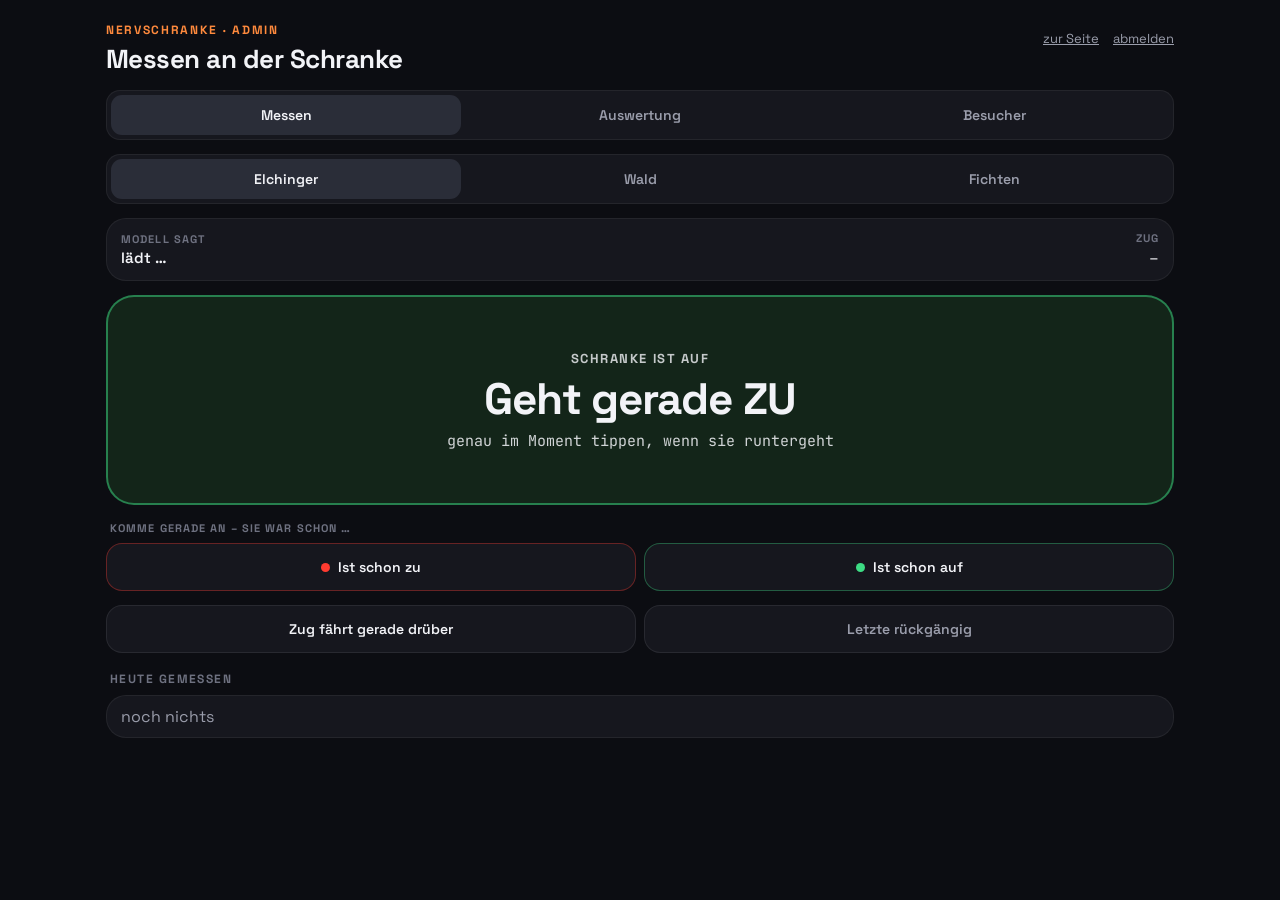
==== admin.html @ 92d56ddf "Plausibilität: Geisterzüge raus, Wald nie allein zu, überholende Züge bleiben, Prüfung jede Minute +" ====
<!doctype html>
<html lang="de">
<head>
<meta charset="utf-8">
<meta name="viewport" content="width=device-width, initial-scale=1, viewport-fit=cover">
<meta name="robots" content="noindex">
<title>Nervschranke Admin</title>
<meta name="theme-color" content="#0C0D12">
<link rel="icon" href="/static/favicon.svg" type="image/svg+xml">
<link rel="icon" href="/static/favicon-32.png" sizes="32x32" type="image/png">
<link rel="apple-touch-icon" href="/static/apple-touch-icon.png">
<meta name="apple-mobile-web-app-capable" content="yes">
<meta name="apple-mobile-web-app-title" content="Schranke Admin">
<link rel="stylesheet" href="/static/fonts.css">
<style>
:root{--bg:#0C0D12;--card:#16171E;--card2:#1E2029;--stroke:rgba(255,255,255,.06);--text:#F2F3F7;--muted:#9A9DAB;--dim:#6E7180;
  --green:#3DDC84;--red:#FF3B30;--redtxt:#FF6B5E;--orange:#FF8A3D;--amber:#FFB020;--blue:#7AA2FF;--mono:'JetBrains Mono',ui-monospace,monospace}
*{box-sizing:border-box;margin:0;padding:0}
html,body{background:var(--bg);color:var(--text)}
body{font-family:'Space Grotesk',system-ui,sans-serif;-webkit-font-smoothing:antialiased;padding:env(safe-area-inset-top) 0 env(safe-area-inset-bottom)}
button,input{font:inherit;color:inherit}
button{border:0;background:none;cursor:pointer}
main{max-width:1100px;margin:0 auto;padding:22px 16px 40px;display:flex;flex-direction:column;gap:14px}
header{display:flex;justify-content:space-between;align-items:flex-start;gap:12px;flex-wrap:wrap}
.kicker{font-size:12px;font-weight:700;letter-spacing:.14em;color:var(--orange)}
h1{font-size:26px;font-weight:700;letter-spacing:-.02em;margin-top:4px}
.links{display:flex;gap:14px;font-size:13px;margin-top:8px}
.links a{color:var(--muted)}
.seg{display:grid;gap:4px;background:var(--card);padding:4px;border-radius:14px;border:1px solid var(--stroke)}
.seg button{padding:11px 6px;border-radius:11px;font-weight:600;font-size:14px;color:var(--muted)}
.seg button.on{background:#2A2D38;color:var(--text)}
.card{background:var(--card);border:1px solid var(--stroke);border-radius:20px}
.h{font-size:12px;font-weight:700;letter-spacing:.12em;color:var(--dim);margin:4px 4px -6px;text-transform:uppercase}
.mono{font-family:var(--mono)}
.muted{color:var(--muted)}
/* Messen */
.model{display:flex;justify-content:space-between;align-items:center;gap:10px;padding:12px 14px}
.lbl{font-size:11px;font-weight:700;letter-spacing:.1em;color:var(--dim)}
.big{width:100%;height:210px;border-radius:28px;display:flex;flex-direction:column;align-items:center;justify-content:center;gap:10px;transition:transform .1s}
.big:active{transform:scale(.98)}
.big.auf{background:#132519;border:2px solid rgba(61,220,132,.5);animation:breatheG 2s infinite}
.big.zu{background:#2A1416;border:2px solid rgba(255,59,48,.6);animation:breathe 2s infinite}
.big .k{font-size:13px;font-weight:700;letter-spacing:.12em;opacity:.8}
.big .l{font-size:44px;font-weight:700;letter-spacing:-.02em;line-height:1}
.big .s{font-family:var(--mono);font-size:15px;opacity:.85}
@keyframes breathe{0%,100%{box-shadow:0 0 0 0 rgba(255,59,48,.45)}50%{box-shadow:0 0 0 14px rgba(255,59,48,0)}}
@keyframes breatheG{0%,100%{box-shadow:0 0 0 0 rgba(61,220,132,.4)}50%{box-shadow:0 0 0 14px rgba(61,220,132,0)}}
.two{display:grid;grid-template-columns:repeat(2,minmax(0,1fr));gap:8px}
.btn2.obs{display:flex;align-items:center;justify-content:center}
.btn2.obs.zu{border-color:rgba(255,59,48,.35)}
.btn2.obs.auf{border-color:rgba(61,220,132,.35)}
.btn2{padding:14px;border-radius:16px;background:var(--card);border:1px solid rgba(255,255,255,.08);font-weight:600;font-size:14px}
.row{display:flex;align-items:center;gap:10px;padding:10px 14px}
.row + .row{border-top:1px solid var(--stroke)}
.dot{width:9px;height:9px;border-radius:50%;flex:none}
.badge{font-weight:800;font-size:11px;padding:2px 6px;border-radius:5px;background:#EC0016;color:#fff}
.toast{position:fixed;left:50%;bottom:24px;transform:translateX(-50%);background:var(--text);color:var(--bg);padding:10px 16px;border-radius:999px;font-weight:600;font-size:14px;z-index:99}
/* Auswertung */
.kpis{display:grid;grid-template-columns:repeat(auto-fit,minmax(160px,1fr));gap:10px}
.kpi{padding:14px 16px}
.kpi .v{font-family:var(--mono);font-size:26px;font-weight:700;margin-top:4px}
.kpi .n{font-size:12px;color:var(--dim)}
.cols{display:flex;flex-wrap:wrap;gap:14px;align-items:flex-start}
.cols > .main{flex:999 1 560px;min-width:0;display:flex;flex-direction:column;gap:14px}
.cols > .side{flex:1 1 300px;min-width:0;display:flex;flex-direction:column;gap:14px}
.ct{display:flex;justify-content:space-between;align-items:center;gap:10px;padding:14px 16px;flex-wrap:wrap}
.ct b{font-size:17px}
.tbl{overflow-x:auto}
table{width:100%;border-collapse:collapse;font-size:14px;min-width:560px}
th{padding:8px;font-size:11px;letter-spacing:.08em;color:var(--dim);text-align:left;font-weight:700}
td{padding:10px 8px;border-top:1px solid var(--stroke);vertical-align:middle}
th:first-child,td:first-child{padding-left:16px}
th:last-child,td:last-child{padding-right:16px;text-align:right}
td input{width:76px;padding:6px 8px;border-radius:8px;border:1px solid rgba(255,255,255,.12);background:var(--bg);font-family:var(--mono);font-size:14px}
.bar{position:relative;width:110px;height:8px;border-radius:4px;background:#22242D}
.bar i{position:absolute;top:0;bottom:0;border-radius:4px;background:rgba(255,138,61,.45)}
.bar b{position:absolute;top:-3px;width:3px;height:14px;border-radius:2px;background:var(--text)}
.pri{padding:9px 14px;border-radius:11px;background:var(--text);color:var(--bg);font-weight:700;font-size:13px}
.sec{padding:7px 12px;border-radius:9px;background:#22242D;color:var(--muted);font-weight:600;font-size:12px}
.go{padding:7px 12px;border-radius:9px;background:var(--orange);color:var(--bg);font-weight:700;font-size:12px}
.chart{position:relative;height:170px;margin:4px 16px 0;border-left:1px solid #2A2D38}
.chart .z{position:absolute;left:0;right:0;top:50%;height:1px;background:#3A3D49}
.chart .ok{position:absolute;left:0;right:0;background:rgba(61,220,132,.07)}
.chart span{position:absolute;width:10px;height:10px;border-radius:50%;margin:-5px 0 0 -5px}
.chart small{position:absolute;left:6px;font-size:11px;color:var(--dim)}
.tag{font-size:11px;font-weight:700;padding:3px 8px;border-radius:999px;white-space:nowrap}
.set{display:flex;justify-content:space-between;align-items:center;gap:10px;font-size:14px;padding:6px 16px}
.set input[type=number]{width:80px;padding:6px 8px;border-radius:8px;border:1px solid rgba(255,255,255,.12);background:var(--bg);font-family:var(--mono)}
.mini{font-size:12px;color:var(--muted);padding:0 16px 14px}
.link{color:var(--muted);font-size:12px;text-decoration:underline}
.del{flex:none;width:36px;height:36px;margin:-6px -8px -6px 2px;border-radius:10px;display:grid;place-items:center;color:var(--dim)}
.del:hover,.del:active{color:var(--redtxt);background:rgba(255,59,48,.12)}
.vbars{display:flex;align-items:flex-end;gap:3px;height:150px;padding:6px 16px 0}
.vbars .b{flex:1;min-width:0;position:relative;height:100%;display:flex;align-items:flex-end}
.vbars .b i{position:absolute;left:0;right:0;bottom:0;border-radius:3px 3px 0 0;background:rgba(255,138,61,.75)}
.vbars .b em{position:absolute;left:25%;right:25%;bottom:0;border-radius:2px 2px 0 0;background:var(--blue)}
.vbars .b:hover i{background:var(--orange)}
.vbars.hours .b i{background:rgba(61,220,132,.7)}
.vaxis{display:flex;justify-content:space-between;font-size:11px;color:var(--dim);padding:6px 16px 14px;font-family:var(--mono)}
.live-dot{display:inline-block;width:8px;height:8px;border-radius:50%;background:var(--green);margin-right:6px;animation:breatheG 2s infinite}
</style>
</head>
<body>
<main>
  <header>
    <div>
      <div class="kicker">NERVSCHRANKE · ADMIN</div>
      <h1 id="title">Messen an der Schranke</h1>
    </div>
    <div class="links"><a href="/">zur Seite</a><a href="/admin/logout">abmelden</a></div>
  </header>

  <div class="seg" id="tabs" style="grid-template-columns:repeat(3,minmax(0,1fr))">
    <button data-tab="messen" class="on">Messen</button><button data-tab="auswertung">Auswertung</button><button data-tab="besucher">Besucher</button>
  </div>
  <div class="seg" id="xsel" style="grid-template-columns:repeat(3,minmax(0,1fr))"></div>

  <!-- Messen -->
  <section id="messen" style="display:flex;flex-direction:column;gap:14px">
    <div class="card model">
      <div><div class="lbl">MODELL SAGT</div><div style="font-size:15px;font-weight:600;margin-top:2px" id="modelTxt">lädt …</div></div>
      <div style="text-align:right"><div class="lbl">ZUG</div><div style="display:flex;gap:6px;align-items:center;justify-content:flex-end;margin-top:2px" id="trainTxt">–</div></div>
    </div>
    <button class="big auf" id="big" type="button"><div class="k" id="bigK">SCHRANKE IST AUF</div><div class="l" id="bigL">Geht gerade ZU</div><div class="s" id="bigS">genau im Moment tippen, wenn sie runtergeht</div></button>
    <div class="lbl" style="margin:2px 4px -6px">KOMME GERADE AN – SIE WAR SCHON …</div>
    <div class="two">
      <button class="btn2 obs zu" id="obsZu" type="button"><span class="dot" style="display:inline-block;background:var(--red);margin-right:8px"></span>Ist schon zu</button>
      <button class="btn2 obs auf" id="obsAuf" type="button"><span class="dot" style="display:inline-block;background:var(--green);margin-right:8px"></span>Ist schon auf</button>
    </div>
    <div class="two">
      <button class="btn2" id="zug" type="button">Zug fährt gerade drüber</button>
      <button class="btn2 muted" id="undo" type="button">Letzte rückgängig</button>
    </div>
    <div class="h">Heute gemessen</div>
    <div class="card" id="today"><div class="row muted">noch nichts</div></div>
  </section>

  <!-- Besucher -->
  <section id="besucher" hidden style="flex-direction:column;gap:14px">
    <div class="kpis" id="vKpis"></div>
    <div class="card">
      <div class="ct"><b>Aufrufe pro Tag</b>
        <div style="display:flex;gap:12px;font-size:12px" class="muted"><span><span class="dot" style="display:inline-block;background:var(--orange)"></span> Aufrufe</span><span><span class="dot" style="display:inline-block;background:var(--blue)"></span> Besucher</span></div></div>
      <div class="vbars" id="vDays"></div>
      <div class="vaxis" id="vDaysAxis"></div>
    </div>
    <div class="cols">
      <div class="main">
        <div class="card">
          <div class="ct"><b>Wann schauen die Leute?</b><span class="muted" style="font-size:12px">Uhrzeit, letzte 30 Tage</span></div>
          <div class="vbars hours" id="vHours"></div>
          <div class="vaxis"><span>0</span><span>6</span><span>12</span><span>18</span><span>23 Uhr</span></div>
        </div>
      </div>
      <div class="side">
        <div class="card">
          <div class="ct"><b>Woher</b><span class="muted" style="font-size:12px">verlinkende Seiten</span></div>
          <div id="vRefs"></div>
          <div class="mini">Aufrufe aus WhatsApp & Co. kommen meist ohne Absender und zählen als „direkt“. Link-Vorschauen zeigen, wie oft der Link geteilt wurde.</div>
        </div>
      </div>
    </div>
    <div class="mini" style="padding:0 4px">Gezählt ohne Cookies und ohne gespeicherte IP-Adressen. „Besucher“ = verschiedene Geräte pro Tag. Deine eigenen Aufrufe (angemeldet) zählen nicht mit.</div>
  </section>

  <!-- Auswertung -->
  <section id="auswertung" hidden style="flex-direction:column;gap:14px">
    <div class="kpis" id="kpis"></div>
    <div class="cols">
      <div class="main">
        <div class="card">
          <div class="ct"><b id="paramTitle">Schließzeiten</b>
            <div style="display:flex;gap:8px"><button class="sec" id="allSug" type="button">Alle Vorschläge eintragen</button><button class="pri" id="saveParams" type="button">Speichern</button></div></div>
          <div class="tbl"><table>
            <thead><tr><th>FALL</th><th>MANUELL (s)</th><th>GEMESSEN</th><th>STREUUNG</th><th>GELERNT</th><th>GILT</th><th></th></tr></thead>
            <tbody id="params"></tbody>
          </table></div>
          <div class="mini">Gelernt = aus deinen genauen Messungen, neuere zählen mehr; die Prozent zeigen, wie sicher der Wert ist. „Gilt“ = was die Seite gerade benutzt (bei „Automatisch lernen“ der gelernte, sonst der manuelle Wert). Besucher-Meldungen ändern die Werte nie.</div>
        </div>
        <div class="card">
          <div class="ct"><b>Zeitkorrektur der Züge</b>
            <div style="display:flex;gap:8px"><button class="pri" id="saveTiming" type="button">Speichern</button></div></div>
          <div class="tbl"><table>
            <thead><tr><th>ZÜGE</th><th>MANUELL (s)</th><th>GEMESSEN</th><th>GELERNT</th><th>GILT</th></tr></thead>
            <tbody id="timing"></tbody>
          </table></div>
          <div class="mini">Wie viel später (+) oder früher (−) die Züge wirklich über die Schranke fahren als aus Fahrplan und Echtzeit gerechnet. Gelernt aus „Zug fährt drüber“ an allen drei Übergängen, gilt für alle. Verschiebt Durchfahrt, Schließzeiten und die Züge in Gleisband und Karte.</div>
        </div>
        <div class="card">
          <div class="ct"><b>Abweichung je Meldung</b>
            <div style="display:flex;gap:12px;font-size:12px" class="muted"><span><span class="dot" style="display:inline-block;background:var(--orange)"></span> Jan</span><span><span class="dot" style="display:inline-block;background:var(--blue)"></span> Besucher</span></div></div>
          <div class="chart" id="chart"></div>
          <div class="mini" style="padding-top:8px">Oben: Schranke ging später als geschätzt · unten: früher · grüner Streifen: ±60 s · Punkt = genauer Moment, Ring = Beobachtung</div>
        </div>
      </div>
      <div class="side">
        <div class="card">
          <div class="ct"><b>Auffälligkeiten</b><span class="muted" style="font-size:12px" id="diagWhen">24 h</span></div>
          <div id="diag"></div>
          <div class="mini">Der Server prüft jede Minute, ob die Rechnung so sein kann (z. B. Wald zu, beide anderen offen; Zug fehlt an einem Übergang; Zug plötzlich verschwunden). Auch abrufbar unter <span class="mono">/api/diag</span>.</div>
        </div>
        <div class="card">
          <div class="ct"><b>Letzte Meldungen</b></div>
          <div id="reports"></div>
        </div>
        <div class="card" style="padding-bottom:10px">
          <div class="ct"><b>Lernen</b></div>
          <label class="set">Automatisch lernen <input type="checkbox" id="lAuto"></label>
          <label class="set">Messung zählt nach Tagen nur noch halb <input type="number" id="lHalf" min="3" max="365"></label>
          <label class="set">Manueller Wert zählt wie Messungen <input type="number" id="lPrior" min="1" max="50"></label>
          <label class="set">Besucher-Messungen mitlernen <input type="checkbox" id="lVis"></label>
          <label class="set">Gewicht einer Besucher-Messung (1 = wie deine) <input type="number" id="lVisW" min="0" max="1" step="0.1"></label>
          <div style="padding:8px 16px 4px;text-align:right"><button class="pri" id="saveLearn" type="button">Speichern</button></div>
        </div>
        <div class="card" style="padding-bottom:10px">
          <div class="ct"><b>Besucher-Meldungen</b></div>
          <label class="set">Zählt ab übereinstimmenden Geräten <input type="number" id="vConfirm" min="1" max="10"></label>
          <label class="set">innerhalb von Sekunden <input type="number" id="vWindow" min="10" max="600"></label>
          <label class="set">pro Gerät höchstens 1 je Sekunden <input type="number" id="vRate" min="0" max="3600"></label>
          <label class="set">Live auf der Seite zeigen <input type="checkbox" id="vLive"></label>
          <div style="padding:8px 16px 4px;text-align:right"><button class="pri" id="saveVis" type="button">Speichern</button></div>
        </div>
      </div>
    </div>
  </section>
</main>
<div class="toast" id="toast" hidden></div>

<script src="core.js"></script>
<script>
"use strict";
const LABELS = {
  durch_before: ["Durchfahrt", "zu vor dem Zug"], durch_before_long: ["Durchfahrt Fernzug", "zu vor dem Zug"],
  durch_after: ["Durchfahrt", "auf nach dem Zug"],
  ab_before: ["Abfahrt in Nersingen", "zu vor dem Zug (steht am Bahnsteig)"], ab_after: ["Abfahrt in Nersingen", "auf nach dem Zug"],
  an_before: ["Ankunft in Nersingen", "zu vor dem Zug"], an_after: ["Ankunft in Nersingen", "auf nach dem Zug (mindestens)"],
  an_after_dep: ["Ankunft in Nersingen", "auf nach seiner Abfahrt im Bahnhof"],
};
const fmtS = s => { if (s == null || isNaN(s)) return "–"; const sg = s < 0 ? "−" : ""; s = Math.abs(Math.round(s)); return sg + Math.floor(s / 60) + ":" + String(s % 60).padStart(2, "0"); };
const devTxt = d => d == null ? "" : (d >= 0 ? "+" : "−") + (Math.abs(d) < 60 ? Math.round(Math.abs(d)) + " s" : fmtS(Math.abs(d)));
// „geht zu“ = genauer Moment, „war zu“ = Beobachtung (Besucher immer Beobachtung)
const stateTxt = x => x.state === "zug" ? "Zug drüber" : x.exact ? `geht ${x.state}` : `war ${x.state}`;
const resultTxt = x => x.dev == null ? "" : x.exact ? devTxt(x.dev) : x.match ? "stimmte" : "falsch " + devTxt(x.dev);
const hms = ts => new Date(ts * 1000).toLocaleTimeString("de-DE", {timeZone: "Europe/Berlin"});
const dayHms = ts => new Date(ts * 1000).toLocaleString("de-DE", {timeZone: "Europe/Berlin", weekday: "short", hour: "2-digit", minute: "2-digit"});
function toast(t) { const e = $("toast"); e.textContent = t; e.hidden = false; clearTimeout(toast.t); toast.t = setTimeout(() => e.hidden = true, 2200); }

let tab = "messen";
let xid = (() => { try { return localStorage.getItem("nsAdminX") || "elchinger"; } catch (e) { return "elchinger"; } })();
let analysis = null, reportsData = [], lastId = null;

function renderSel() {
  $("xsel").innerHTML = CROSSINGS.map(c => `<button data-x="${c.id}" class="${c.id === xid ? "on" : ""}">${c.short}</button>`).join("");
  $("tabs").querySelectorAll("button").forEach(b => b.classList.toggle("on", b.dataset.tab === tab));
  $("messen").style.display = tab === "messen" ? "flex" : "none";
  $("auswertung").hidden = tab !== "auswertung"; $("auswertung").style.display = tab === "auswertung" ? "flex" : "none";
  $("besucher").hidden = tab !== "besucher"; $("besucher").style.display = tab === "besucher" ? "flex" : "none";
  $("xsel").style.display = tab === "besucher" ? "none" : "grid";
  $("title").textContent = tab === "messen" ? "Messen an der Schranke" : tab === "auswertung" ? "Auswertung & Modell" : "Besucher & Nachfrage";
}

// ---------- Besucher ----------
async function loadVisits() {
  const r = await fetch("/api/admin/visits?days=30", {cache: "no-store"});
  if (r.status === 401) { location.reload(); return; }
  const v = await r.json();
  const dayName = d => new Date(d + "T12:00:00").toLocaleDateString("de-DE", {weekday: "short", day: "numeric", month: "numeric"});
  const pct = v.mobileShare == null ? "–" : Math.round(v.mobileShare * 100) + " %";
  $("vKpis").innerHTML = `
    <div class="card kpi"><div class="muted" style="font-size:12px"><span class="live-dot"></span>gerade auf der Seite</div><div class="v" style="color:var(--green)">${v.active}</div><div class="n">letzte Minute</div></div>
    <div class="card kpi"><div class="muted" style="font-size:12px">Rekord gleichzeitig</div><div class="v" style="color:var(--orange)">${v.peakAll ? v.peakAll.n : "–"}</div><div class="n">${v.peakAll ? new Date(v.peakAll.ts * 1000).toLocaleString("de-DE", {timeZone: "Europe/Berlin", day: "numeric", month: "numeric", hour: "2-digit", minute: "2-digit"}) + " Uhr" : "noch keiner"} · heute max. ${v.peakToday ? v.peakToday.n : 0}</div></div>
    <div class="card kpi"><div class="muted" style="font-size:12px">heute</div><div class="v">${v.today.uniques}</div><div class="n">Besucher · ${v.today.views} Aufrufe${v.yesterday ? ` · gestern ${v.yesterday.uniques}` : ""}</div></div>
    <div class="card kpi"><div class="muted" style="font-size:12px">7 Tage</div><div class="v">${v.week.uniques}</div><div class="n">Besucher · ${v.week.views} Aufrufe</div></div>
    <div class="card kpi"><div class="muted" style="font-size:12px">30 Tage</div><div class="v">${v.month.uniques}</div><div class="n">Besucher · ${v.month.views} Aufrufe · ${pct} Handy</div></div>
    <div class="card kpi"><div class="muted" style="font-size:12px">geteilt (Link-Vorschau)</div><div class="v" style="color:var(--orange)">${v.month.previews}</div><div class="n">30 Tage · heute ${v.today.previews}</div></div>`;
  const maxD = Math.max(1, ...v.days.map(d => d.views));
  $("vDays").innerHTML = v.days.map(d =>
    `<div class="b" title="${dayName(d.day)}: ${d.uniques} Besucher, ${d.views} Aufrufe, max. ${d.peak} gleichzeitig, ${d.reports} Meldungen, ${d.previews}× geteilt">
      <i style="height:${d.views / maxD * 100}%"></i><em style="height:${d.uniques / maxD * 100}%"></em></div>`).join("");
  const step = Math.ceil(v.days.length / 5);
  $("vDaysAxis").innerHTML = v.days.filter((d, i) => i % step === 0 || i === v.days.length - 1).map(d => `<span>${dayName(d.day)}</span>`).join("");
  const maxH = Math.max(1, ...v.hours);
  $("vHours").innerHTML = v.hours.map((n, h) => `<div class="b" title="${h}–${h + 1} Uhr: ${n} Aufrufe"><i style="height:${n / maxH * 100}%"></i></div>`).join("");
  $("vRefs").innerHTML = v.refs.length
    ? v.refs.map(r => `<div class="row"><span style="flex:1;font-size:14px">${esc(r.ref)}</span><span class="mono" style="font-weight:700">${r.n}</span></div>`).join("")
    : `<div class="row muted">noch keine verlinkenden Seiten</div>`;
}
setInterval(() => { if (tab === "besucher" && !document.hidden) loadVisits(); }, 30000);

$("xsel").addEventListener("click", e => { const b = e.target.closest("[data-x]"); if (!b) return; xid = b.dataset.x; try { localStorage.setItem("nsAdminX", xid); } catch (e2) {} renderSel(); renderMessen(); renderAnalysis(); });
$("tabs").addEventListener("click", e => { const b = e.target.closest("[data-tab]"); if (!b) return; tab = b.dataset.tab; renderSel(); if (tab === "auswertung") loadAnalysis(); if (tab === "besucher") loadVisits(); });

// ---------- Messen ----------
function mState() { try { return JSON.parse(localStorage.getItem("nsMess_" + xid) || "{}"); } catch (e) { return {}; } }
function setMState(s) { try { localStorage.setItem("nsMess_" + xid, JSON.stringify(s)); } catch (e) {} }

function renderMessen() {
  const now = new Date(), s = mState();
  const z = closedAt(xid, now), n = nextAt(xid, now), snap = snapshotFor(xid, now);
  $("modelTxt").textContent = !loaded ? "lädt …" : z ? `zu bis ~${hm(z.closeTo)}:${String(z.closeTo.getSeconds()).padStart(2, "0")}`
    : n ? `offen · zu ab ~${hm(n.closeFrom)}:${String(n.closeFrom.getSeconds()).padStart(2, "0")}` : "offen · kein Zug in Sicht";
  $("trainTxt").innerHTML = snap ? `<span class="badge">${esc(snap.name)}</span><span class="mono" style="font-weight:700">${hm(new Date(snap.pass))}</span>` : "–";
  const big = $("big");
  big.className = "big " + (s.zu ? "zu" : "auf");
  $("bigK").textContent = !s.zu ? "SCHRANKE IST AUF"
    : s.exact ? "SCHRANKE IST ZU SEIT " + fmtS((Date.now() - s.since) / 1000) : "SCHRANKE IST ZU · BEGINN UNBEKANNT";
  $("bigL").textContent = s.zu ? "Geht gerade AUF" : "Geht gerade ZU";
  $("bigS").textContent = s.zu ? "genau im Moment tippen, wenn sie hochgeht" : "genau im Moment tippen, wenn sie runtergeht";
}

// exact = genauer Moment (für die Schließzeiten), sonst Beobachtung (nur „stimmt / stimmt nicht“)
async function measure(state, exact = true) {
  const snap = snapshotFor(xid, new Date());
  const res = await postJSON("/api/admin/report", {crossing: xid, state, exact, snapshot: snap});
  if (res.status === 401) { location.reload(); return; }
  if (!res.ok) { toast("Speichern hat nicht geklappt"); return false; }
  lastId = res.data.id;
  if (navigator.vibrate) navigator.vibrate(40);
  if (res.data.dup) { toast("Schon gemerkt – doppelt getippt zählt nur einmal"); return true; }
  toast(state === "zug" ? "Zug gemerkt" : (exact ? `Moment „${state}“ gemerkt` : `„ist ${state}“ gemerkt`) + (snap ? "" : " – kein Zug in der Nähe"));
  loadToday();
  return true;
}
$("big").addEventListener("click", async () => {
  const s = mState(), next = s.zu ? "auf" : "zu";
  if (await measure(next, true)) { setMState({zu: next === "zu", exact: true, since: Date.now()}); renderMessen(); }
});
$("obsZu").addEventListener("click", async () => {
  if (await measure("zu", false)) { setMState({zu: true, exact: false, since: Date.now()}); renderMessen(); }
});
$("obsAuf").addEventListener("click", async () => {
  if (await measure("auf", false)) { setMState({}); renderMessen(); }
});
$("zug").addEventListener("click", () => measure("zug"));
$("undo").addEventListener("click", async () => {
  if (!lastId) { toast("Nichts zum Rückgängigmachen"); return; }
  await fetch("/api/admin/report/" + lastId, {method: "DELETE"});
  lastId = null; setMState({}); renderMessen(); loadToday(); toast("Gelöscht");
});

async function loadToday() {
  const r = await fetch("/api/admin/reports?days=1", {cache: "no-store"});
  if (r.status === 401) { location.reload(); return; }
  const d = await r.json();
  const list = d.reports.filter(x => x.source === "admin").slice(0, 30);
  $("today").innerHTML = list.length ? list.map(x => {
    const name = CROSSINGS.find(c => c.id === x.crossing)?.short || x.crossing;
    const col = x.dev == null ? "var(--dim)" : (!x.exact && x.match) || (x.exact && Math.abs(x.dev) <= 60) ? "var(--green)" : Math.abs(x.dev) <= 120 ? "var(--amber)" : "var(--redtxt)";
    const dotc = x.state === "zu" ? "var(--red)" : x.state === "auf" ? "var(--green)" : "var(--blue)";
    const tr = x.train ? ` · ${esc(x.train.name)} ${x.train.westbound ? "→ Ulm" : "→ Augsb."}` : " · kein Zug";
    return `<div class="row"><span class="mono" style="font-weight:700;font-size:13px;width:64px">${hms(x.ts)}</span><span class="dot" style="background:${dotc}"></span>
      <span style="flex:1;font-size:13px">${name} ${stateTxt(x)}${tr}</span>
      <span class="mono" style="font-size:12px;font-weight:700;color:${col}">${resultTxt(x)}</span>
      <button class="del" type="button" data-del="${x.id}" aria-label="Messung ${hms(x.ts)} löschen">
        <svg width="16" height="16" viewBox="0 0 24 24" fill="none" stroke="currentColor" stroke-width="2" stroke-linecap="round" stroke-linejoin="round" aria-hidden="true"><path d="M3 6h18M8 6V4h8v2M19 6l-1 14H6L5 6M10 11v6M14 11v6"/></svg>
      </button></div>`;
  }).join("") : `<div class="row muted">noch nichts</div>`;
}
$("today").addEventListener("click", async e => {
  const b = e.target.closest("[data-del]"); if (!b) return;
  const row = b.closest(".row");
  if (!confirm(`Messung von ${row.querySelector(".mono").textContent} löschen?`)) return;
  const r = await fetch("/api/admin/report/" + b.dataset.del, {method: "DELETE"});
  if (r.status === 401) { location.reload(); return; }
  if (+b.dataset.del === lastId) lastId = null;
  toast(r.ok ? "Gelöscht" : "Löschen hat nicht geklappt");
  loadToday();
});

// ---------- Auswertung ----------
async function loadAnalysis() {
  const [a, r] = await Promise.all([fetch("/api/admin/analysis", {cache: "no-store"}), fetch("/api/admin/reports?days=14", {cache: "no-store"})]);
  if (a.status === 401) { location.reload(); return; }
  analysis = await a.json(); reportsData = (await r.json()).reports;
  const v = analysis.config.visitors;
  $("vConfirm").value = v.confirm; $("vWindow").value = v.window; $("vRate").value = v.rate; $("vLive").checked = !!v.live;
  const L = analysis.config.learn; $("lAuto").checked = !!L.auto; $("lHalf").value = L.halflife; $("lPrior").value = L.prior; $("lVis").checked = L.visitors !== false; $("lVisW").value = L.visitorWeight ?? 0.3;
  renderAnalysis();
  loadDiag();
}

const DIAG_KINDS = {wald_allein: "Wald allein zu", fehlt: "Zug fehlt", reihenfolge: "Reihenfolge falsch", verschwunden: "Zug verschwunden",
  sprung: "Zeit gesprungen", aussortiert: "Doppelter Zug aussortiert", zu_lang: "Sperrung sehr lang", verkehrt: "Sperrung verkehrt"};
async function loadDiag() {
  try {
    const d = await (await fetch("/api/diag?hours=24", {cache: "no-store"})).json();
    $("diagWhen").textContent = "24 h · geprüft " + (d.lastCheck ? d.lastCheck.slice(-8, -3) : "noch nie");
    $("diag").innerHTML = d.anomalies.length ? d.anomalies.slice(0, 30).map(a => `<div class="row" style="display:block;padding:8px 16px">
        <div><b>${esc(DIAG_KINDS[a.kind] || a.kind)}</b> <span class="muted" style="font-size:12px">${esc(a.at || a.seen)}</span></div>
        <div class="muted" style="font-size:13px">${esc([a.train, a.detail].filter(Boolean).join(" · "))}</div></div>`).join("")
      : `<div class="row muted">nichts Auffälliges</div>`;
  } catch (e) { $("diag").innerHTML = `<div class="row muted">nicht erreichbar</div>`; }
}

const TGROUPS = [["fern_o", "Fernzüge → Augsburg"], ["fern_w", "Fernzüge → Ulm"], ["regio_o", "Regionalzüge ohne Halt → Augsburg"],
  ["regio_w", "Regionalzüge ohne Halt → Ulm"], ["halt_o", "Halten in Nersingen → Augsburg"], ["halt_w", "Halten in Nersingen → Ulm"]];
const sgn = v => (v > 0 ? "+" : v < 0 ? "−" : "±") + Math.abs(Math.round(v)) + " s";
function renderTiming() {
  const T = analysis.timing || {learned: {}, effective: {}}, man = analysis.config.timing || {};
  $("timing").innerHTML = TGROUPS.map(([k, name]) => {
    const l = T.learned[k];
    return `<tr><td><b>${name}</b></td>
      <td><input type="number" data-t="${k}" value="${man[k] ?? 0}" min="-600" max="600" style="width:80px"></td>
      <td class="mono">${l ? sgn(l.median) + ` <span class="muted">n=${l.n}</span>` : "–"}</td>
      <td class="mono">${l ? `<b>${sgn(l.value)}</b> <span class="muted">${Math.round(l.conf * 100)} %</span>` : "–"}</td>
      <td class="mono" style="color:var(--green)"><b>${sgn(T.effective[k] ?? 0)}</b></td></tr>`;
  }).join("");
}

function renderAnalysis() {
  if (!analysis) return;
  renderTiming();
  const A = analysis.crossings[xid], c = CROSSINGS.find(x => x.id === xid);
  const pct = A.hit == null ? "–" : Math.round(A.hit * 100) + " %";
  $("kpis").innerHTML = `
    <div class="card kpi"><div class="muted" style="font-size:12px">Treffer (7 Tage)</div><div class="v" style="color:var(--green)">${pct}</div><div class="n">Moment ±60 s oder Beobachtung stimmte</div></div>
    <div class="card kpi"><div class="muted" style="font-size:12px">mittlere Abweichung</div><div class="v">${A.meanDev == null ? "–" : Math.round(A.meanDev) + " s"}</div><div class="n">7 Tage</div></div>
    <div class="card kpi"><div class="muted" style="font-size:12px">Meldungen (60 Tage)</div><div class="v">${A.counts.admin + A.counts.visitor}</div><div class="n">Jan ${A.counts.admin} · Besucher ${A.counts.visitor} (${A.counts.visitorConfirmed} bestätigt)<br>${A.counts.exact} genaue Momente · ${A.counts.observed} Beobachtungen</div></div>
    <div class="card kpi"${A.warn.n >= 3 && A.warn.wrong / A.warn.n > 0.3 ? ` style="border-color:rgba(255,176,32,.5)"` : ""}><div class="muted" style="font-size:12px">Besucher widersprechen (7 Tage)</div><div class="v" style="color:${A.warn.n >= 3 && A.warn.wrong / A.warn.n > 0.3 ? "var(--amber)" : "var(--text)"}">${A.warn.n ? A.warn.wrong + " / " + A.warn.n : "–"}</div><div class="n">${A.warn.n >= 3 && A.warn.wrong / A.warn.n > 0.3 ? "Schätzung stimmt oft nicht – mal hinschauen" : "bestätigte Meldungen gegen die Schätzung"}</div></div>`;
  $("paramTitle").textContent = "Schließzeiten " + c.name;
  $("params").innerHTML = Object.entries(LABELS).map(([k, [fall, what]]) => {
    const p = A.params[k] || {}, model = p.model;
    let meas = `<span class="muted">–</span>`, bar = "", act = `<span class="muted" style="font-size:12px">${p.n ? "zu wenig Daten" : ""}</span>`;
    if (p.n) {
      const col = p.suggest == null ? "var(--muted)" : Math.abs(p.median - model) <= 10 ? "var(--green)" : Math.abs(p.median - model) <= 30 ? "var(--amber)" : "var(--redtxt)";
      meas = `<span class="mono" style="font-weight:700;color:${col}">${fmtS(p.median)}</span> <span class="muted" style="font-size:12px">n=${p.n}</span>`;
      const max = Math.max(model, p.p75, 60) * 1.3, pc = x => Math.max(0, Math.min(100, x / max * 100));
      bar = `<div class="bar"><i style="left:${pc(p.p25)}%;width:${Math.max(2, pc(p.p75) - pc(p.p25))}%"></i><b style="left:${pc(p.median)}%"></b></div>`;
      if (p.suggest != null) act = p.suggest === model ? `<span style="font-size:12px;color:var(--green)">passt</span>` : `<button class="go" data-sug="${k}" data-v="${p.suggest}">${p.suggest} s eintragen</button>`;
    }
    return `<tr><td><div style="font-weight:600">${fall}</div><div class="muted" style="font-size:12px">${what}</div></td>
      <td><input type="number" min="0" max="900" data-p="${k}" value="${model}" aria-label="${fall} ${what}"> <span class="muted" style="font-size:12px">${fmtS(model)}</span></td>
      <td>${meas}</td><td>${bar}</td>
      <td>${p.learned ? `<span class="mono" style="font-weight:700">${p.learned.value}</span> <span class="muted" style="font-size:12px">${Math.round(p.learned.conf * 100)} %</span>${p.learned.nVisitor ? `<div class="muted" style="font-size:11px">davon ${p.learned.nVisitor} Besucher</div>` : ""}
        <div class="bar" style="width:70px;margin-top:4px"><i style="left:0;width:${Math.round(p.learned.conf * 100)}%;background:rgba(61,220,132,.6)"></i></div>` : `<span class="muted">–</span>`}</td>
      <td><span class="mono" style="font-weight:700;color:${p.effective !== model ? "var(--green)" : "var(--text)"}">${p.effective}</span></td>
      <td>${act}</td></tr>`;
  }).join("");
  // Punkte: Abweichung je Meldung, ±5 Min. Bereich
  const devs = A.devs, t0 = devs.length ? devs[0].ts : 0, t1 = devs.length ? devs[devs.length - 1].ts : 1;
  const y = d => 50 - Math.max(-300, Math.min(300, d)) / 300 * 46;
  $("chart").innerHTML = `<div class="ok" style="top:${y(60)}%;height:${y(-60) - y(60)}%"></div><div class="z"></div>
    <small style="top:2px">später</small><small style="bottom:2px">früher</small>` +
    devs.map(d => `<span style="left:${t1 > t0 ? 2 + (d.ts - t0) / (t1 - t0) * 96 : 50}%;top:${y(d.dev)}%;${d.exact ? "background:" + (d.source === "admin" ? "var(--orange)" : "var(--blue)") : "border:2px solid " + (d.source === "admin" ? "var(--orange)" : "var(--blue)") + ";box-sizing:border-box"}" title="${d.exact ? "Moment " + devTxt(d.dev) : d.match ? "Beobachtung stimmte" : "Beobachtung falsch " + devTxt(d.dev)}"></span>`).join("") +
    (devs.length ? "" : `<small style="top:45%;left:30%">noch keine Messungen</small>`);
  // Meldungsliste
  const list = reportsData.filter(r => r.crossing === xid).slice(0, 40);
  $("reports").innerHTML = list.length ? list.map(r => {
    const tag = r.ignored ? ["ignoriert", "var(--dim)", "#22242D"] : r.outlier ? ["Ausreißer", "var(--redtxt)", "rgba(255,59,48,.13)"]
      : r.source === "admin" ? ["Jan", "var(--orange)", "rgba(255,138,61,.15)"] : r.exact ? ["mitgemessen", "var(--blue)", "rgba(122,162,255,.15)"] : r.confirmed ? ["bestätigt", "var(--green)", "rgba(61,220,132,.13)"] : ["einzeln", "var(--muted)", "#22242D"];
    const dotc = r.state === "zu" ? "var(--red)" : r.state === "auf" ? "var(--green)" : "var(--blue)";
    const meta = (r.source === "admin" ? "Jan" : "Besucher") + (r.train ? ` · ${esc(r.train.name)} ${r.train.westbound ? "→ Ulm" : "→ Augsb."}` : "") +
      (r.dev != null ? ` · ${r.exact ? "Modell " : ""}${resultTxt(r)}` : "") + (r.why ? ` · ${r.why}` : "");
    return `<div class="row"><span class="dot" style="background:${dotc}"></span>
      <div style="flex:1;min-width:0"><div style="font-size:14px;font-weight:600">${stateTxt(r)} · ${dayHms(r.ts)}</div><div class="muted" style="font-size:12px">${meta}</div>
      <div style="display:flex;gap:12px;margin-top:4px"><button class="link" data-ign="${r.id}" data-v="${r.ignored ? 0 : 1}">${r.ignored ? "wieder zählen" : "ignorieren"}</button><button class="link" data-del="${r.id}">löschen</button>${r.source === "visitor" ? `<button class="link" data-blk="${r.id}" style="color:var(--redtxt)">Gerät sperren</button>` : ""}</div></div>
      <span class="tag" style="color:${tag[1]};background:${tag[2]}">${tag[0]}</span></div>`;
  }).join("") : `<div class="row muted">noch keine Meldungen</div>`;
}

$("params").addEventListener("click", e => {
  const b = e.target.closest("[data-sug]"); if (!b) return;
  $("params").querySelector(`input[data-p="${b.dataset.sug}"]`).value = b.dataset.v;
});
$("allSug").addEventListener("click", () => $("params").querySelectorAll("[data-sug]").forEach(b => b.click()));
async function saveConfig(body, msg) {
  const res = await postJSON("/api/admin/config", body, "PUT");
  if (res.status === 401) { location.reload(); return; }
  toast(res.ok ? msg : "Speichern hat nicht geklappt");
  if (res.ok) { await loadConfig(); refresh(); loadAnalysis(); }
}
$("saveParams").addEventListener("click", () => {
  const vals = {}; $("params").querySelectorAll("input[data-p]").forEach(i => vals[i.dataset.p] = +i.value);
  saveConfig({crossings: {[xid]: vals}}, "Gespeichert – gilt jetzt für alle");
});
$("saveTiming").addEventListener("click", () => {
  const vals = {}; document.querySelectorAll("#timing input[data-t]").forEach(i => vals[i.dataset.t] = +i.value);
  saveConfig({timing: vals}, "Gespeichert – gilt jetzt für alle");
});
$("saveLearn").addEventListener("click", () => saveConfig({learn: {auto: $("lAuto").checked, halflife: +$("lHalf").value, prior: +$("lPrior").value, visitors: $("lVis").checked, visitorWeight: +$("lVisW").value}}, "Gespeichert"));
$("saveVis").addEventListener("click", () => saveConfig({visitors: {confirm: +$("vConfirm").value, window: +$("vWindow").value, rate: +$("vRate").value, live: $("vLive").checked}}, "Gespeichert"));
$("reports").addEventListener("click", async e => {
  const ign = e.target.closest("[data-ign]"), del = e.target.closest("[data-del]"), blk = e.target.closest("[data-blk]");
  if (ign) await postJSON(`/api/admin/report/${ign.dataset.ign}/ignore`, {ignored: ign.dataset.v === "1"});
  else if (del) { if (!confirm("Meldung löschen?")) return; await fetch("/api/admin/report/" + del.dataset.del, {method: "DELETE"}); }
  else if (blk) { if (!confirm("Diesen Besucher sperren? Seine Meldungen zählen dann nicht mehr (er merkt davon nichts).")) return; await postJSON(`/api/admin/report/${blk.dataset.blk}/block`, {}); toast("Gesperrt"); }
  else return;
  loadAnalysis();
});

// ---------- Start ----------
window.onData = renderMessen;
renderSel();
loadConfig().then(refresh);
loadToday();
setInterval(refresh, 30000);
setInterval(renderMessen, 1000);
</script>
</body>
</html>
---- static/fonts.css ----
/* Schriften liegen auf dem eigenen Server (keine Verbindung zu Google). Lizenz: SIL Open Font License 1.1 */
@font-face{font-family:'Space Grotesk';font-style:normal;font-display:swap;font-weight:300 700;src:url(/static/fonts/space-grotesk.woff2) format('woff2')}
@font-face{font-family:'JetBrains Mono';font-style:normal;font-display:swap;font-weight:100 800;src:url(/static/fonts/jetbrains-mono.woff2) format('woff2')}
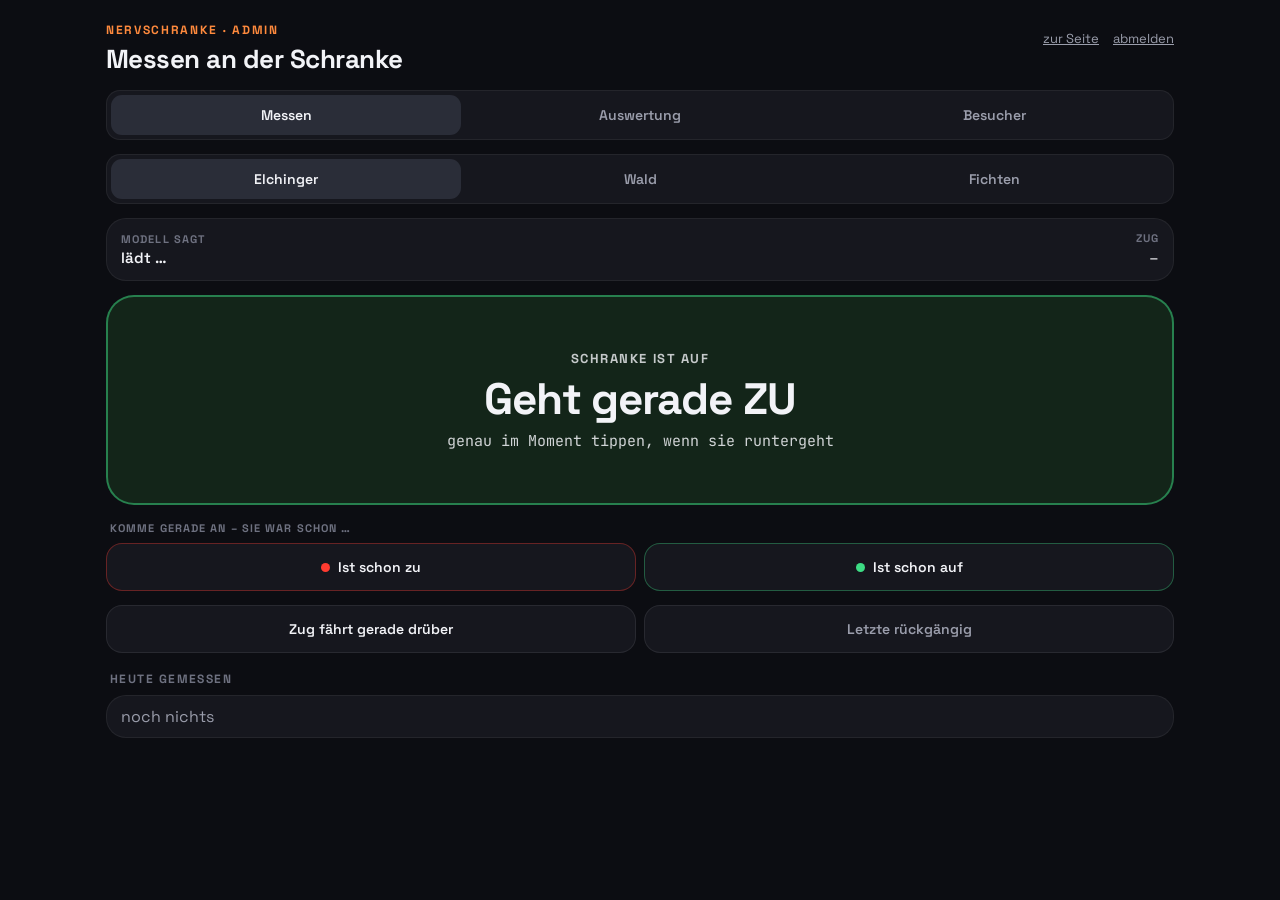
==== commit 2c339eb1: "Prüfdaten nur noch mit Admin-Anmeldung: /api/diag → /api/admin/diag Co-Authored-By: Claude Opus 5.5 " ====
--- a/admin.html
+++ b/admin.html
@@ -197,7 +197,7 @@
         <div class="card">
           <div class="ct"><b>Auffälligkeiten</b><span class="muted" style="font-size:12px" id="diagWhen">24 h</span></div>
           <div id="diag"></div>
-          <div class="mini">Der Server prüft jede Minute, ob die Rechnung so sein kann (z. B. Wald zu, beide anderen offen; Zug fehlt an einem Übergang; Zug plötzlich verschwunden). Auch abrufbar unter <span class="mono">/api/diag</span>.</div>
+          <div class="mini">Der Server prüft jede Minute, ob die Rechnung so sein kann (z. B. Wald zu, beide anderen offen; Zug fehlt an einem Übergang; Zug plötzlich verschwunden). Auch abrufbar unter <span class="mono">/api/admin/diag</span>.</div>
         </div>
         <div class="card">
           <div class="ct"><b>Letzte Meldungen</b></div>
@@ -383,7 +383,7 @@
   sprung: "Zeit gesprungen", aussortiert: "Doppelter Zug aussortiert", zu_lang: "Sperrung sehr lang", verkehrt: "Sperrung verkehrt"};
 async function loadDiag() {
   try {
-    const d = await (await fetch("/api/diag?hours=24", {cache: "no-store"})).json();
+    const d = await (await fetch("/api/admin/diag?hours=24", {cache: "no-store"})).json();
     $("diagWhen").textContent = "24 h · geprüft " + (d.lastCheck ? d.lastCheck.slice(-8, -3) : "noch nie");
     $("diag").innerHTML = d.anomalies.length ? d.anomalies.slice(0, 30).map(a => `<div class="row" style="display:block;padding:8px 16px">
         <div><b>${esc(DIAG_KINDS[a.kind] || a.kind)}</b> <span class="muted" style="font-size:12px">${esc(a.at || a.seen)}</span></div>
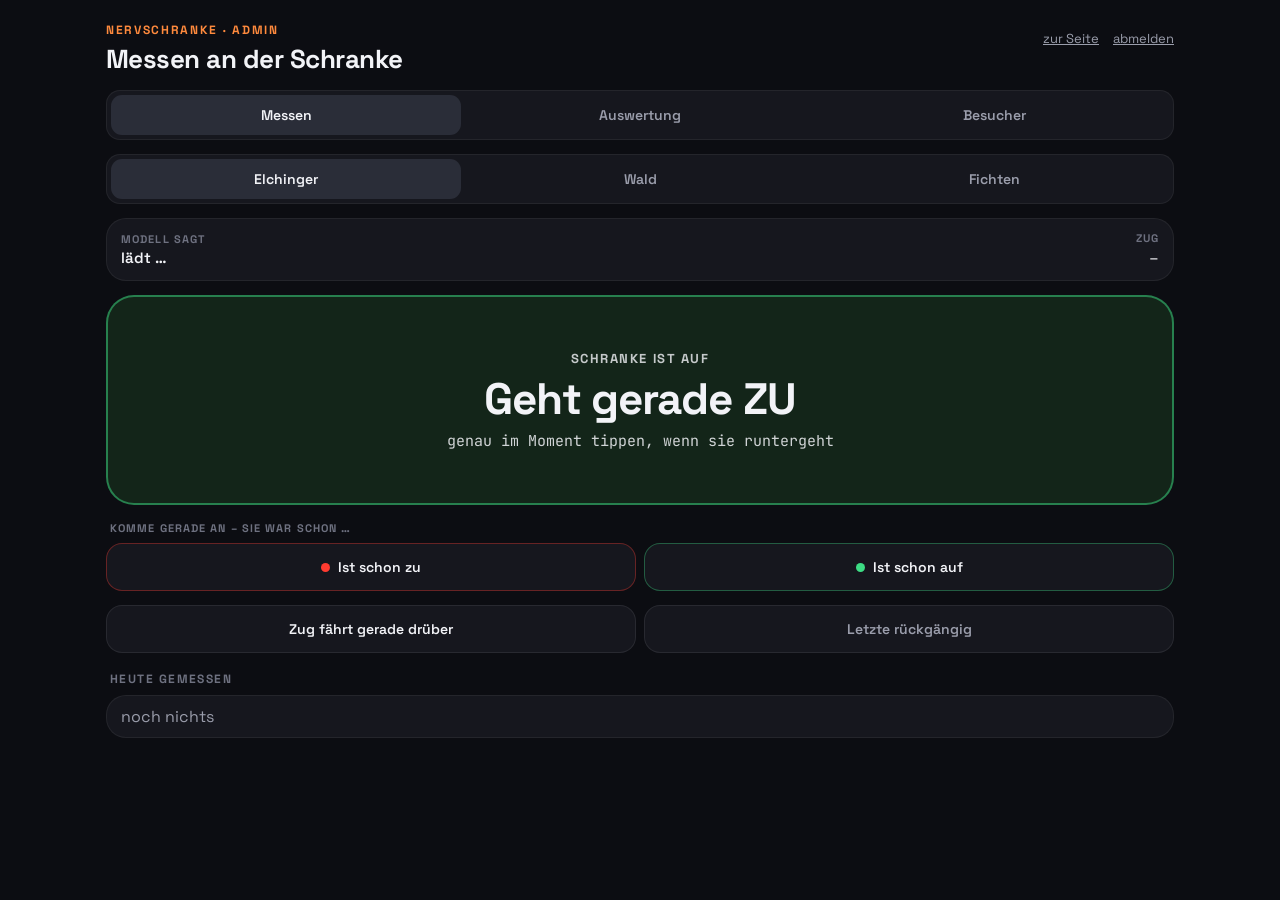
==== commit a45b9bd8: "Melden vereinfacht: nur noch Knopf (immer da, pulsiert), ein Tipp je Schranke, Danke mit Konfetti, M" ====
--- a/admin.html
+++ b/admin.html
@@ -310,7 +310,7 @@
 
 // exact = genauer Moment (für die Schließzeiten), sonst Beobachtung (nur „stimmt / stimmt nicht“)
 async function measure(state, exact = true) {
-  const snap = snapshotFor(xid, new Date());
+  const snap = snapshotFor(xid, new Date(), exact && state !== "zu" ? state : undefined);
   const res = await postJSON("/api/admin/report", {crossing: xid, state, exact, snapshot: snap});
   if (res.status === 401) { location.reload(); return; }
   if (!res.ok) { toast("Speichern hat nicht geklappt"); return false; }
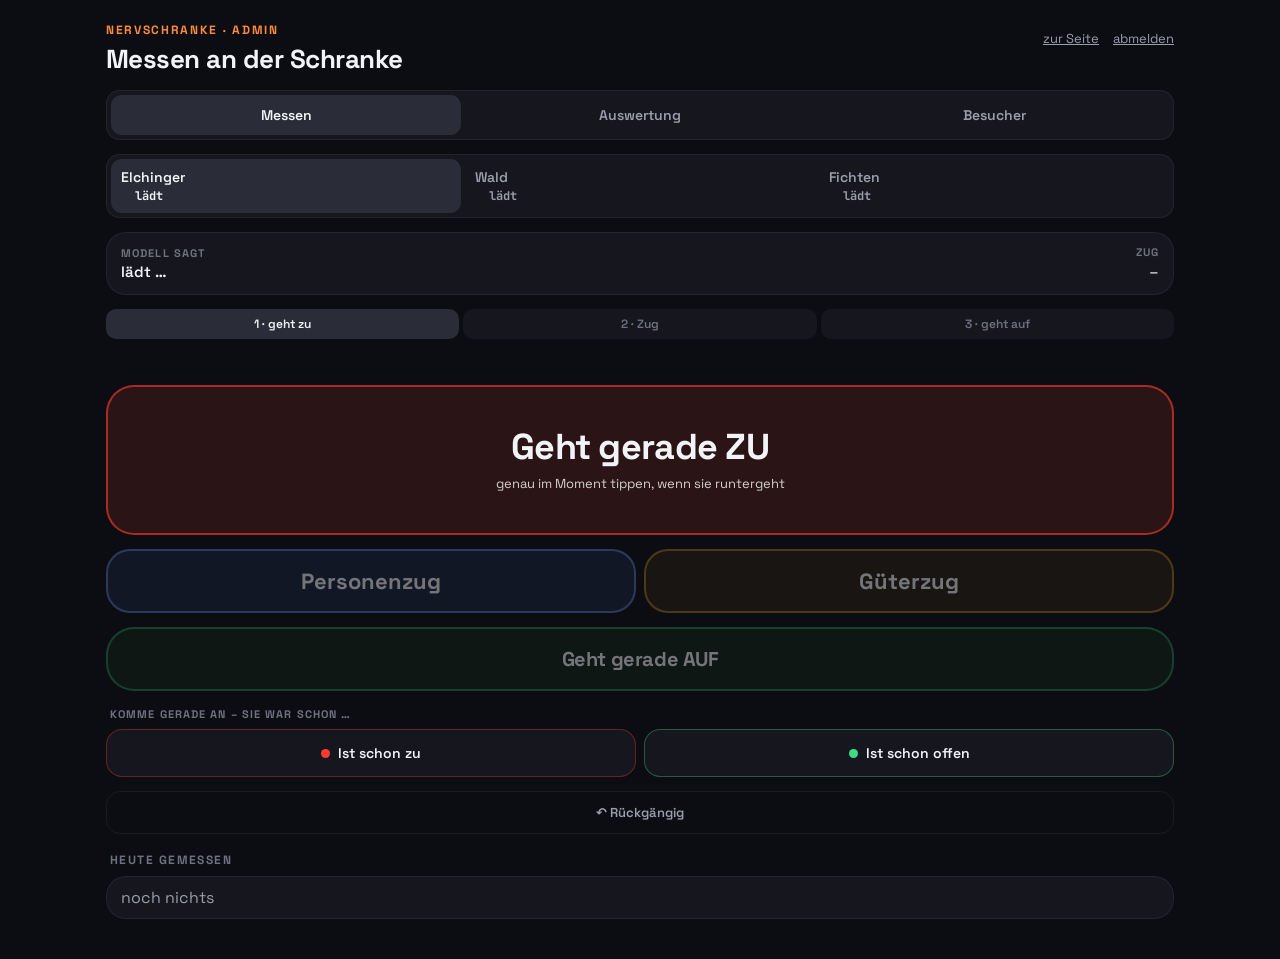
==== commit 58674f4e: "Admin-Messen neu: drei Schritte (zu → Personen-/Güterzug → auf), Status der Schranken in der Auswahl" ====
--- a/admin.html
+++ b/admin.html
@@ -29,6 +29,12 @@
 .seg{display:grid;gap:4px;background:var(--card);padding:4px;border-radius:14px;border:1px solid var(--stroke)}
 .seg button{padding:11px 6px;border-radius:11px;font-weight:600;font-size:14px;color:var(--muted)}
 .seg button.on{background:#2A2D38;color:var(--text)}
+/* Schranken-Auswahl zeigt zugleich, was die Seite gerade allen anzeigt */
+#xsel button{display:flex;flex-direction:column;align-items:flex-start;gap:2px;padding:9px 10px;text-align:left}
+#xsel .xs{display:flex;align-items:center;gap:6px;font-family:var(--mono);font-size:12px;font-weight:700}
+#xsel .xs i{width:8px;height:8px;border-radius:50%;flex:none}
+#xsel .xs.zu{color:var(--redtxt)}#xsel .xs.zu i{background:var(--red)}
+#xsel .xs.auf{color:var(--green)}#xsel .xs.auf i{background:var(--green)}
 .card{background:var(--card);border:1px solid var(--stroke);border-radius:20px}
 .h{font-size:12px;font-weight:700;letter-spacing:.12em;color:var(--dim);margin:4px 4px -6px;text-transform:uppercase}
 .mono{font-family:var(--mono)}
@@ -50,6 +56,23 @@
 .btn2.obs.zu{border-color:rgba(255,59,48,.35)}
 .btn2.obs.auf{border-color:rgba(61,220,132,.35)}
 .btn2{padding:14px;border-radius:16px;background:var(--card);border:1px solid rgba(255,255,255,.08);font-weight:600;font-size:14px}
+/* Messen in drei Schritten: was als Nächstes dran ist, ist groß – der Rest klein und blass, aber tippbar */
+.steps{display:flex;gap:4px}
+.steps span{flex:1;text-align:center;font-size:12px;font-weight:600;padding:7px 0;border-radius:10px;background:var(--card);color:var(--dim)}
+.steps .done{color:var(--green)}.steps .now{background:#2A2D38;color:var(--text)}
+.mtimer{text-align:center;font-family:var(--mono);font-size:14px;color:var(--muted);min-height:18px}
+.big.step{height:150px;animation:none}
+.big.step .l{font-size:36px}
+.big.step .s{font-family:inherit;font-size:13px}
+.big.step.dim,.mid.dim{height:64px;opacity:.45}
+.big.step.dim .l{font-size:20px}.big.step.dim .s{display:none}
+.mid{height:120px;border-radius:24px;display:flex;flex-direction:column;align-items:center;justify-content:center;gap:4px;font-size:22px;font-weight:700}
+.mid small{font-size:12px;font-weight:600;opacity:.75}
+.mid.dim small{display:none}
+.mid.pz{background:#1B2440;border:2px solid rgba(122,162,255,.6)}
+.mid.gz{background:#2A2014;border:2px solid rgba(255,176,32,.55)}
+.mid:active,.big.step:active{transform:scale(.98)}
+.undo{width:100%;padding:12px;border-radius:14px;border:1px solid var(--stroke);color:var(--muted);font-size:13px;font-weight:600}
 .row{display:flex;align-items:center;gap:10px;padding:10px 14px}
 .row + .row{border-top:1px solid var(--stroke)}
 .dot{width:9px;height:9px;border-radius:50%;flex:none}
@@ -121,16 +144,20 @@
       <div><div class="lbl">MODELL SAGT</div><div style="font-size:15px;font-weight:600;margin-top:2px" id="modelTxt">lädt …</div></div>
       <div style="text-align:right"><div class="lbl">ZUG</div><div style="display:flex;gap:6px;align-items:center;justify-content:flex-end;margin-top:2px" id="trainTxt">–</div></div>
     </div>
-    <button class="big auf" id="big" type="button"><div class="k" id="bigK">SCHRANKE IST AUF</div><div class="l" id="bigL">Geht gerade ZU</div><div class="s" id="bigS">genau im Moment tippen, wenn sie runtergeht</div></button>
+    <div class="steps" id="steps"><span>1 · geht zu</span><span>2 · Zug</span><span>3 · geht auf</span></div>
+    <div class="mtimer" id="mtimer"></div>
+    <button class="big zu step" id="bZu" type="button"><div class="l">Geht gerade ZU</div><div class="s">genau im Moment tippen, wenn sie runtergeht</div></button>
+    <div class="two">
+      <button class="mid pz" id="bPz" type="button">Personenzug<small>fährt drüber</small></button>
+      <button class="mid gz" id="bGz" type="button">Güterzug<small>fährt drüber</small></button>
+    </div>
+    <button class="big auf step" id="bAuf" type="button"><div class="l">Geht gerade AUF</div><div class="s">genau im Moment tippen, wenn sie hochgeht</div></button>
     <div class="lbl" style="margin:2px 4px -6px">KOMME GERADE AN – SIE WAR SCHON …</div>
     <div class="two">
       <button class="btn2 obs zu" id="obsZu" type="button"><span class="dot" style="display:inline-block;background:var(--red);margin-right:8px"></span>Ist schon zu</button>
-      <button class="btn2 obs auf" id="obsAuf" type="button"><span class="dot" style="display:inline-block;background:var(--green);margin-right:8px"></span>Ist schon auf</button>
-    </div>
-    <div class="two">
-      <button class="btn2" id="zug" type="button">Zug fährt gerade drüber</button>
-      <button class="btn2 muted" id="undo" type="button">Letzte rückgängig</button>
-    </div>
+      <button class="btn2 obs auf" id="obsAuf" type="button"><span class="dot" style="display:inline-block;background:var(--green);margin-right:8px"></span>Ist schon offen</button>
+    </div>
+    <button class="undo" id="undo" type="button">↶ Rückgängig</button>
     <div class="h">Heute gemessen</div>
     <div class="card" id="today"><div class="row muted">noch nichts</div></div>
   </section>
@@ -235,11 +262,13 @@
   ab_before: ["Abfahrt in Nersingen", "zu vor dem Zug (steht am Bahnsteig)"], ab_after: ["Abfahrt in Nersingen", "auf nach dem Zug"],
   an_before: ["Ankunft in Nersingen", "zu vor dem Zug"], an_after: ["Ankunft in Nersingen", "auf nach dem Zug (mindestens)"],
   an_after_dep: ["Ankunft in Nersingen", "auf nach seiner Abfahrt im Bahnhof"],
+  stay_closed: ["Mehrere Züge", "bleibt zu, wenn sie dazwischen kürzer offen wäre"],
 };
 const fmtS = s => { if (s == null || isNaN(s)) return "–"; const sg = s < 0 ? "−" : ""; s = Math.abs(Math.round(s)); return sg + Math.floor(s / 60) + ":" + String(s % 60).padStart(2, "0"); };
 const devTxt = d => d == null ? "" : (d >= 0 ? "+" : "−") + (Math.abs(d) < 60 ? Math.round(Math.abs(d)) + " s" : fmtS(Math.abs(d)));
 // „geht zu“ = genauer Moment, „war zu“ = Beobachtung (Besucher immer Beobachtung)
-const stateTxt = x => x.state === "zug" ? "Zug drüber" : x.exact ? `geht ${x.state}` : `war ${x.state}`;
+const stateTxt = x => (x.state === "zug" ? (x.traintype === "gueter" ? "Güterzug drüber" : "Zug drüber") : x.exact ? `geht ${x.state}` : `war ${x.state}`)
+  + (x.state === "auf" && x.traintype === "gueter" ? " (nach Güterzug)" : "");
 const resultTxt = x => x.dev == null ? "" : x.exact ? devTxt(x.dev) : x.match ? "stimmte" : "falsch " + devTxt(x.dev);
 const hms = ts => new Date(ts * 1000).toLocaleTimeString("de-DE", {timeZone: "Europe/Berlin"});
 const dayHms = ts => new Date(ts * 1000).toLocaleString("de-DE", {timeZone: "Europe/Berlin", weekday: "short", hour: "2-digit", minute: "2-digit"});
@@ -249,8 +278,21 @@
 let xid = (() => { try { return localStorage.getItem("nsAdminX") || "elchinger"; } catch (e) { return "elchinger"; } })();
 let analysis = null, reportsData = [], lastId = null;
 
+// je Schranke: Name + was die Seite gerade allen zeigt (Punkt + Zeit, wie die Kacheln)
+function xStatus(id, now) {
+  if (!loaded) return {cls: "", txt: "lädt"};
+  const z = closedEff(id, now), n = nextAt(id, now), r = reported(id);
+  if (z) return {cls: "zu", txt: z.closeTo ? "zu · " + mmss(z.closeTo - now) : "zu · gemeldet"};
+  if (r === "auf") return {cls: "auf", txt: "offen · gemeldet"};
+  return {cls: "auf", txt: n && n.closeFrom - now < 90 * 60000 ? "offen · " + mmss(n.closeFrom - now) : "offen"};
+}
+function renderXsel() {
+  const now = new Date();
+  $("xsel").innerHTML = CROSSINGS.map(c => { const s = xStatus(c.id, now);
+    return `<button data-x="${c.id}" class="${c.id === xid ? "on" : ""}">${c.short}<span class="xs ${s.cls}"><i></i>${s.txt}</span></button>`; }).join("");
+}
 function renderSel() {
-  $("xsel").innerHTML = CROSSINGS.map(c => `<button data-x="${c.id}" class="${c.id === xid ? "on" : ""}">${c.short}</button>`).join("");
+  renderXsel();
   $("tabs").querySelectorAll("button").forEach(b => b.classList.toggle("on", b.dataset.tab === tab));
   $("messen").style.display = tab === "messen" ? "flex" : "none";
   $("auswertung").hidden = tab !== "auswertung"; $("auswertung").style.display = tab === "auswertung" ? "flex" : "none";
@@ -296,46 +338,66 @@
 
 function renderMessen() {
   const now = new Date(), s = mState();
-  const z = closedAt(xid, now), n = nextAt(xid, now), snap = snapshotFor(xid, now);
-  $("modelTxt").textContent = !loaded ? "lädt …" : z ? `zu bis ~${hm(z.closeTo)}:${String(z.closeTo.getSeconds()).padStart(2, "0")}`
-    : n ? `offen · zu ab ~${hm(n.closeFrom)}:${String(n.closeFrom.getSeconds()).padStart(2, "0")}` : "offen · kein Zug in Sicht";
+  renderXsel();
+  const z = closedEff(xid, now), n = nextAt(xid, now), snap = snapshotFor(xid, now);
+  const sec = d => `${hm(d)}:${String(d.getSeconds()).padStart(2, "0")}`;
+  $("modelTxt").textContent = !loaded ? "lädt …" : z ? (z.closeTo ? `zu bis ~${sec(z.closeTo)}` : "zu (gemeldet)")
+    : n ? `offen · zu ab ~${sec(n.closeFrom)}` : "offen · kein Zug in Sicht";
   $("trainTxt").innerHTML = snap ? `<span class="badge">${esc(snap.name)}</span><span class="mono" style="font-weight:700">${hm(new Date(snap.pass))}</span>` : "–";
-  const big = $("big");
-  big.className = "big " + (s.zu ? "zu" : "auf");
-  $("bigK").textContent = !s.zu ? "SCHRANKE IST AUF"
-    : s.exact ? "SCHRANKE IST ZU SEIT " + fmtS((Date.now() - s.since) / 1000) : "SCHRANKE IST ZU · BEGINN UNBEKANNT";
-  $("bigL").textContent = s.zu ? "Geht gerade AUF" : "Geht gerade ZU";
-  $("bigS").textContent = s.zu ? "genau im Moment tippen, wenn sie hochgeht" : "genau im Moment tippen, wenn sie runtergeht";
+  // Schritt: 1 = warten auf „zu“, 2/3 = Zug zählen bzw. „auf“
+  const zu = !!s.zu;
+  const st = $("steps").children;
+  st[0].className = zu ? "done" : "now"; st[0].textContent = zu ? (s.exact ? "✓ zu " + hms(s.since / 1000) : "✓ war schon zu") : "1 · geht zu";
+  st[1].className = zu ? "now" : ""; st[1].textContent = s.trains ? `2 · Zug (${s.trains})` : "2 · Zug";
+  st[2].className = zu ? "now" : "";
+  $("bZu").classList.toggle("dim", zu);
+  $("bPz").classList.toggle("dim", !zu); $("bGz").classList.toggle("dim", !zu);
+  $("bAuf").classList.toggle("dim", !zu);
+  const tr = s.trains ? ` · ${s.trains} ${s.trains > 1 ? "Züge" : "Zug"} gezählt${s.freight ? ` (${s.freight} Güter)` : ""}` : "";
+  $("mtimer").textContent = zu ? (s.exact ? "zu seit " + fmtS((Date.now() - s.since) / 1000) : "zu, Beginn unbekannt") + tr : "";
+  $("undo").textContent = lastAct ? `↶ Rückgängig: „${lastAct.text}“ um ${hms(lastAct.ts / 1000)}` : "↶ Rückgängig";
 }
 
 // exact = genauer Moment (für die Schließzeiten), sonst Beobachtung (nur „stimmt / stimmt nicht“)
-async function measure(state, exact = true) {
-  const snap = snapshotFor(xid, new Date(), exact && state !== "zu" ? state : undefined);
-  const res = await postJSON("/api/admin/report", {crossing: xid, state, exact, snapshot: snap});
+// train: bei „zug“ „personen“/„gueter“, bei „auf“ die Art des letzten Zugs
+let lastAct = null;
+async function measure(state, exact = true, train = null, text = "") {
+  const snap = train === "gueter" ? null : snapshotFor(xid, new Date(), exact && state !== "zu" ? state : undefined);
+  const res = await postJSON("/api/admin/report", {crossing: xid, state, exact, snapshot: snap, train});
   if (res.status === 401) { location.reload(); return; }
   if (!res.ok) { toast("Speichern hat nicht geklappt"); return false; }
-  lastId = res.data.id;
+  lastId = res.data.id; lastAct = {id: res.data.id, text, ts: Date.now()};
   if (navigator.vibrate) navigator.vibrate(40);
   if (res.data.dup) { toast("Schon gemerkt – doppelt getippt zählt nur einmal"); return true; }
-  toast(state === "zug" ? "Zug gemerkt" : (exact ? `Moment „${state}“ gemerkt` : `„ist ${state}“ gemerkt`) + (snap ? "" : " – kein Zug in der Nähe"));
+  toast(`„${text}“ gemerkt` + (snap || train === "gueter" ? "" : " – kein Zug in der Nähe"));
   loadToday();
   return true;
 }
-$("big").addEventListener("click", async () => {
-  const s = mState(), next = s.zu ? "auf" : "zu";
-  if (await measure(next, true)) { setMState({zu: next === "zu", exact: true, since: Date.now()}); renderMessen(); }
+$("bZu").addEventListener("click", async () => {
+  if (await measure("zu", true, null, "geht zu")) { setMState({zu: true, exact: true, since: Date.now(), trains: 0, freight: 0}); renderMessen(); }
+});
+for (const [id, type, text] of [["bPz", "personen", "Personenzug"], ["bGz", "gueter", "Güterzug"]]) {
+  $(id).addEventListener("click", async () => {
+    const s = mState();
+    if (await measure("zug", true, type, text)) {
+      setMState({...s, zu: true, since: s.since || Date.now(), trains: (s.trains || 0) + 1, freight: (s.freight || 0) + (type === "gueter" ? 1 : 0), lastType: type});
+      renderMessen();
+    }
+  });
+}
+$("bAuf").addEventListener("click", async () => {
+  if (await measure("auf", true, mState().lastType || null, "geht auf")) { setMState({}); renderMessen(); }
 });
 $("obsZu").addEventListener("click", async () => {
-  if (await measure("zu", false)) { setMState({zu: true, exact: false, since: Date.now()}); renderMessen(); }
+  if (await measure("zu", false, null, "ist schon zu")) { setMState({zu: true, exact: false, since: Date.now(), trains: 0, freight: 0}); renderMessen(); }
 });
 $("obsAuf").addEventListener("click", async () => {
-  if (await measure("auf", false)) { setMState({}); renderMessen(); }
-});
-$("zug").addEventListener("click", () => measure("zug"));
+  if (await measure("auf", false, null, "ist schon offen")) { setMState({}); renderMessen(); }
+});
 $("undo").addEventListener("click", async () => {
   if (!lastId) { toast("Nichts zum Rückgängigmachen"); return; }
   await fetch("/api/admin/report/" + lastId, {method: "DELETE"});
-  lastId = null; setMState({}); renderMessen(); loadToday(); toast("Gelöscht");
+  lastId = null; lastAct = null; setMState({}); renderMessen(); loadToday(); toast("Gelöscht");
 });
 
 async function loadToday() {
@@ -495,6 +557,9 @@
 loadToday();
 setInterval(refresh, 30000);
 setInterval(renderMessen, 1000);
+// bestätigte Meldungen wie auf der Seite (für den Status in der Schranken-Auswahl)
+pollLive();
+setInterval(pollLive, 15000);
 </script>
 </body>
 </html>
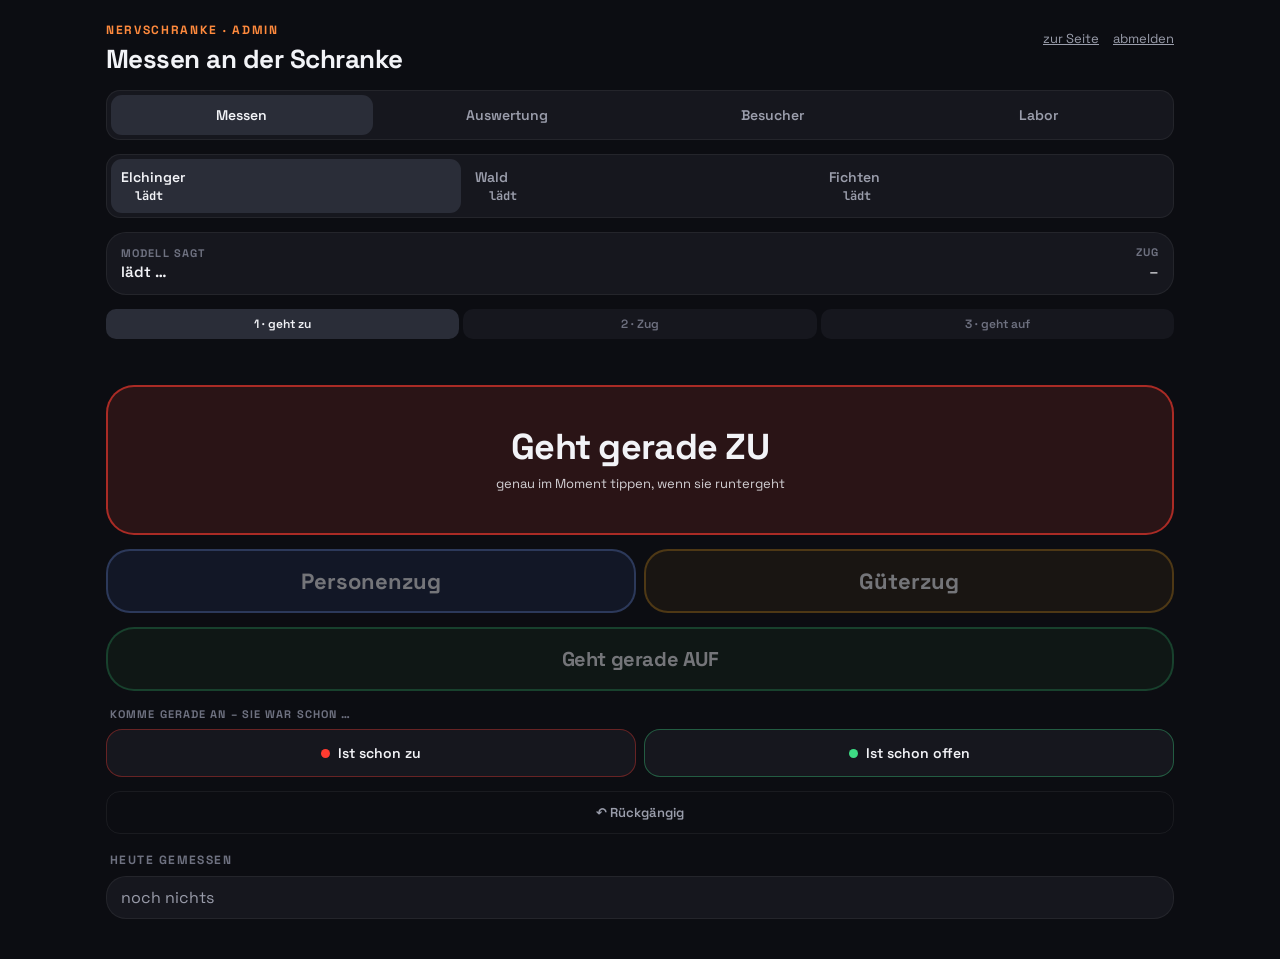
==== commit faeaf2c9: "Labor im Admin: kleines Testmodell (Ridge-Regression) für Schließzeiten mit Probe gegen die heutige " ====
--- a/admin.html
+++ b/admin.html
@@ -133,8 +133,8 @@
     <div class="links"><a href="/">zur Seite</a><a href="/admin/logout">abmelden</a></div>
   </header>
 
-  <div class="seg" id="tabs" style="grid-template-columns:repeat(3,minmax(0,1fr))">
-    <button data-tab="messen" class="on">Messen</button><button data-tab="auswertung">Auswertung</button><button data-tab="besucher">Besucher</button>
+  <div class="seg" id="tabs" style="grid-template-columns:repeat(4,minmax(0,1fr))">
+    <button data-tab="messen" class="on">Messen</button><button data-tab="auswertung">Auswertung</button><button data-tab="besucher">Besucher</button><button data-tab="labor">Labor</button>
   </div>
   <div class="seg" id="xsel" style="grid-template-columns:repeat(3,minmax(0,1fr))"></div>
 
@@ -160,6 +160,33 @@
     <button class="undo" id="undo" type="button">↶ Rückgängig</button>
     <div class="h">Heute gemessen</div>
     <div class="card" id="today"><div class="row muted">noch nichts</div></div>
+  </section>
+
+  <!-- Labor: Testmodell, die Seite nutzt es nicht -->
+  <section id="labor" hidden style="flex-direction:column;gap:14px">
+    <div class="card" style="padding:12px 16px;border-color:rgba(255,176,32,.35)"><b style="color:var(--amber)">Nur zum Testen</b>
+      <div class="mini" style="padding:4px 0 0">Ein kleines Lernmodell aus deinen Messungen. Die Seite und die App nutzen es <b>nicht</b> – hier siehst du nur, ob es besser wäre als die heutige Regel.</div></div>
+    <div class="kpis" id="labKpis"></div>
+    <div class="card">
+      <div class="ct"><b>Was das Modell gelernt hat</b><span class="muted" style="font-size:12px">Sekunden mehr (+) oder weniger (−)</span></div>
+      <div id="labBeta"></div>
+      <div class="mini">„Zu vor dem Zug“ und „auf nach dem Zug“ getrennt. Grundwert = Elchinger, Durchfahrt Regionalzug, Richtung Augsburg, mittags, Werktag, pünktlich. Die anderen Zeilen sagen, was sich ändert.</div>
+    </div>
+    <div class="card">
+      <div class="ct"><b>Nächste Züge: Seite vs. Modell</b><span class="muted" style="font-size:12px">nur Anzeige</span></div>
+      <div class="tbl"><table><thead><tr><th>ZUG</th><th>SCHRANKE</th><th>DRÜBER</th><th>ZU (SEITE · MODELL)</th><th>AUF (SEITE · MODELL)</th></tr></thead><tbody id="labUp"></tbody></table></div>
+    </div>
+    <div class="card">
+      <div class="ct"><b>Güterzüge nach Uhrzeit</b><span class="muted" style="font-size:12px" id="labFrN"></span></div>
+      <div class="vbars hours" id="labFrWd" style="height:110px"></div>
+      <div class="vaxis"><span>0</span><span>6</span><span>12</span><span>18</span><span>23 Uhr</span></div>
+      <div class="mini">Werktage, gemeldete Güterzüge pro Tag je Stunde (geglättet). Wochenende darunter, sobald genug Meldungen da sind.</div>
+      <div class="vbars hours" id="labFrWe" style="height:70px"></div>
+    </div>
+    <div class="card">
+      <div class="ct"><b>Probe: jede Messung ohne sich selbst vorhergesagt</b></div>
+      <div class="tbl"><table><thead><tr><th>WANN</th><th>SCHRANKE · FALL</th><th>GEMESSEN</th><th>REGEL</th><th>MODELL</th></tr></thead><tbody id="labRows"></tbody></table></div>
+    </div>
   </section>
 
   <!-- Besucher -->
@@ -297,8 +324,43 @@
   $("messen").style.display = tab === "messen" ? "flex" : "none";
   $("auswertung").hidden = tab !== "auswertung"; $("auswertung").style.display = tab === "auswertung" ? "flex" : "none";
   $("besucher").hidden = tab !== "besucher"; $("besucher").style.display = tab === "besucher" ? "flex" : "none";
-  $("xsel").style.display = tab === "besucher" ? "none" : "grid";
-  $("title").textContent = tab === "messen" ? "Messen an der Schranke" : tab === "auswertung" ? "Auswertung & Modell" : "Besucher & Nachfrage";
+  $("labor").hidden = tab !== "labor"; $("labor").style.display = tab === "labor" ? "flex" : "none";
+  $("xsel").style.display = tab === "besucher" || tab === "labor" ? "none" : "grid";
+  $("title").textContent = tab === "messen" ? "Messen an der Schranke" : tab === "auswertung" ? "Auswertung & Modell"
+    : tab === "labor" ? "Labor: Testmodell" : "Besucher & Nachfrage";
+}
+
+// ---------- Labor (Testmodell, nur Anzeige) ----------
+const PNAME = {durch_before: "Durchfahrt, zu vor", durch_before_long: "Fernzug, zu vor", durch_after: "Durchfahrt, auf nach",
+  ab_before: "Abfahrt, zu vor", ab_after: "Abfahrt, auf nach", an_before: "Ankunft, zu vor", an_after: "Ankunft, auf nach"};
+async function loadLabor() {
+  const r = await fetch("/api/admin/labor", {cache: "no-store"});
+  if (r.status === 401) { location.reload(); return; }
+  const L = await r.json(), B = L.model.before, A = L.model.after;
+  const kpi = (t, M) => M.mae_model == null
+    ? `<div class="card kpi"><div class="muted" style="font-size:12px">${t}</div><div class="v">–</div><div class="n">${M.n} Messungen, ab 6 rechnet es</div></div>`
+    : `<div class="card kpi"><div class="muted" style="font-size:12px">${t}</div><div class="v" style="color:${M.mae_model < M.mae_rule ? "var(--green)" : "var(--amber)"}">${M.mae_model} s</div>
+       <div class="n">Ø daneben · heutige Regel ${M.mae_rule} s · ${M.n} Messungen</div></div>`;
+  $("labKpis").innerHTML = kpi("Zu vor dem Zug", B) + kpi("Auf nach dem Zug", A) +
+    `<div class="card kpi"><div class="muted" style="font-size:12px">Güterzüge gemeldet</div><div class="v">${L.freight.n}</div><div class="n">seit es die Auswahl gibt</div></div>`;
+  const betaRows = (t, M) => M.beta ? `<div class="row" style="font-weight:700">${t}</div>` + M.beta.map((b, i) =>
+    `<div class="row"><span style="flex:1;font-size:13px">${esc(M.names[i])}</span><span class="mono" style="font-weight:700;color:${i === 0 ? "var(--text)" : b > 0 ? "var(--redtxt)" : "var(--green)"}">${i === 0 ? "" : b > 0 ? "+" : ""}${Math.round(b)} s</span></div>`).join("") : "";
+  $("labBeta").innerHTML = betaRows("Zu vor dem Zug", B) + betaRows("Auf nach dem Zug", A) || `<div class="row muted">noch zu wenig Messungen</div>`;
+  const t = ms => ms ? new Date(ms).toLocaleTimeString("de-DE", {timeZone: "Europe/Berlin"}) : "–";
+  const diff = (a, b) => a && b ? ` <span class="muted">(${Math.round((b - a) / 1000) >= 0 ? "+" : ""}${Math.round((b - a) / 1000)} s)</span>` : "";
+  $("labUp").innerHTML = L.upcoming.length ? L.upcoming.map(u => `<tr><td><b>${esc(u.label)}</b> <span class="muted">${u.westbound ? "→ Ulm" : "→ Augsb."} · ${u.case}</span></td>
+    <td>${CROSSINGS.find(c => c.id === u.crossing).short}</td><td class="mono">${t(u.pass)}</td>
+    <td class="mono">${t(u.seiteZu)} · ${t(u.modellZu)}${diff(u.seiteZu, u.modellZu)}</td><td class="mono">${t(u.seiteAuf)} · ${t(u.modellAuf)}${diff(u.seiteAuf, u.modellAuf)}</td></tr>`).join("")
+    : `<tr><td colspan="5" class="muted">in der nächsten Stunde kein Zug</td></tr>`;
+  const F = L.freight, bars = a => { const m = Math.max(0.01, ...a); return a.map((v, h) => `<div class="b" title="${h}–${h + 1} Uhr: ${v} pro Tag"><i style="height:${v / m * 100}%;background:rgba(255,176,32,.75)"></i></div>`).join(""); };
+  $("labFrN").textContent = `${F.n} Güterzüge · ${F.tage_werktag} Werktage · ${F.tage_wochenende} Wochenendtage`;
+  $("labFrWd").innerHTML = bars(F.werktag); $("labFrWe").innerHTML = bars(F.wochenende);
+  const rows = [...(B.rows || []), ...(A.rows || [])].sort((a, b) => b.ts - a.ts).slice(0, 30);
+  $("labRows").innerHTML = rows.length ? rows.map(x => { const em = Math.abs(x.modell - x.gemessen), er = Math.abs(x.regel - x.gemessen);
+    return `<tr><td class="mono">${dayHms(x.ts)}</td><td>${CROSSINGS.find(c => c.id === x.crossing).short} · ${PNAME[x.param] || x.param}${x.besucher ? ' <span class="muted">(Besucher)</span>' : ""}</td>
+      <td class="mono"><b>${x.gemessen} s</b></td><td class="mono" style="color:${er <= em ? "var(--green)" : "var(--muted)"}">${x.regel} s</td>
+      <td class="mono" style="color:${em < er ? "var(--green)" : "var(--muted)"}">${x.modell} s</td></tr>`; }).join("")
+    : `<tr><td colspan="5" class="muted">noch zu wenig Messungen</td></tr>`;
 }
 
 // ---------- Besucher ----------
@@ -330,7 +392,7 @@
 setInterval(() => { if (tab === "besucher" && !document.hidden) loadVisits(); }, 30000);
 
 $("xsel").addEventListener("click", e => { const b = e.target.closest("[data-x]"); if (!b) return; xid = b.dataset.x; try { localStorage.setItem("nsAdminX", xid); } catch (e2) {} renderSel(); renderMessen(); renderAnalysis(); });
-$("tabs").addEventListener("click", e => { const b = e.target.closest("[data-tab]"); if (!b) return; tab = b.dataset.tab; renderSel(); if (tab === "auswertung") loadAnalysis(); if (tab === "besucher") loadVisits(); });
+$("tabs").addEventListener("click", e => { const b = e.target.closest("[data-tab]"); if (!b) return; tab = b.dataset.tab; renderSel(); if (tab === "auswertung") loadAnalysis(); if (tab === "besucher") loadVisits(); if (tab === "labor") loadLabor(); });
 
 // ---------- Messen ----------
 function mState() { try { return JSON.parse(localStorage.getItem("nsMess_" + xid) || "{}"); } catch (e) { return {}; } }
